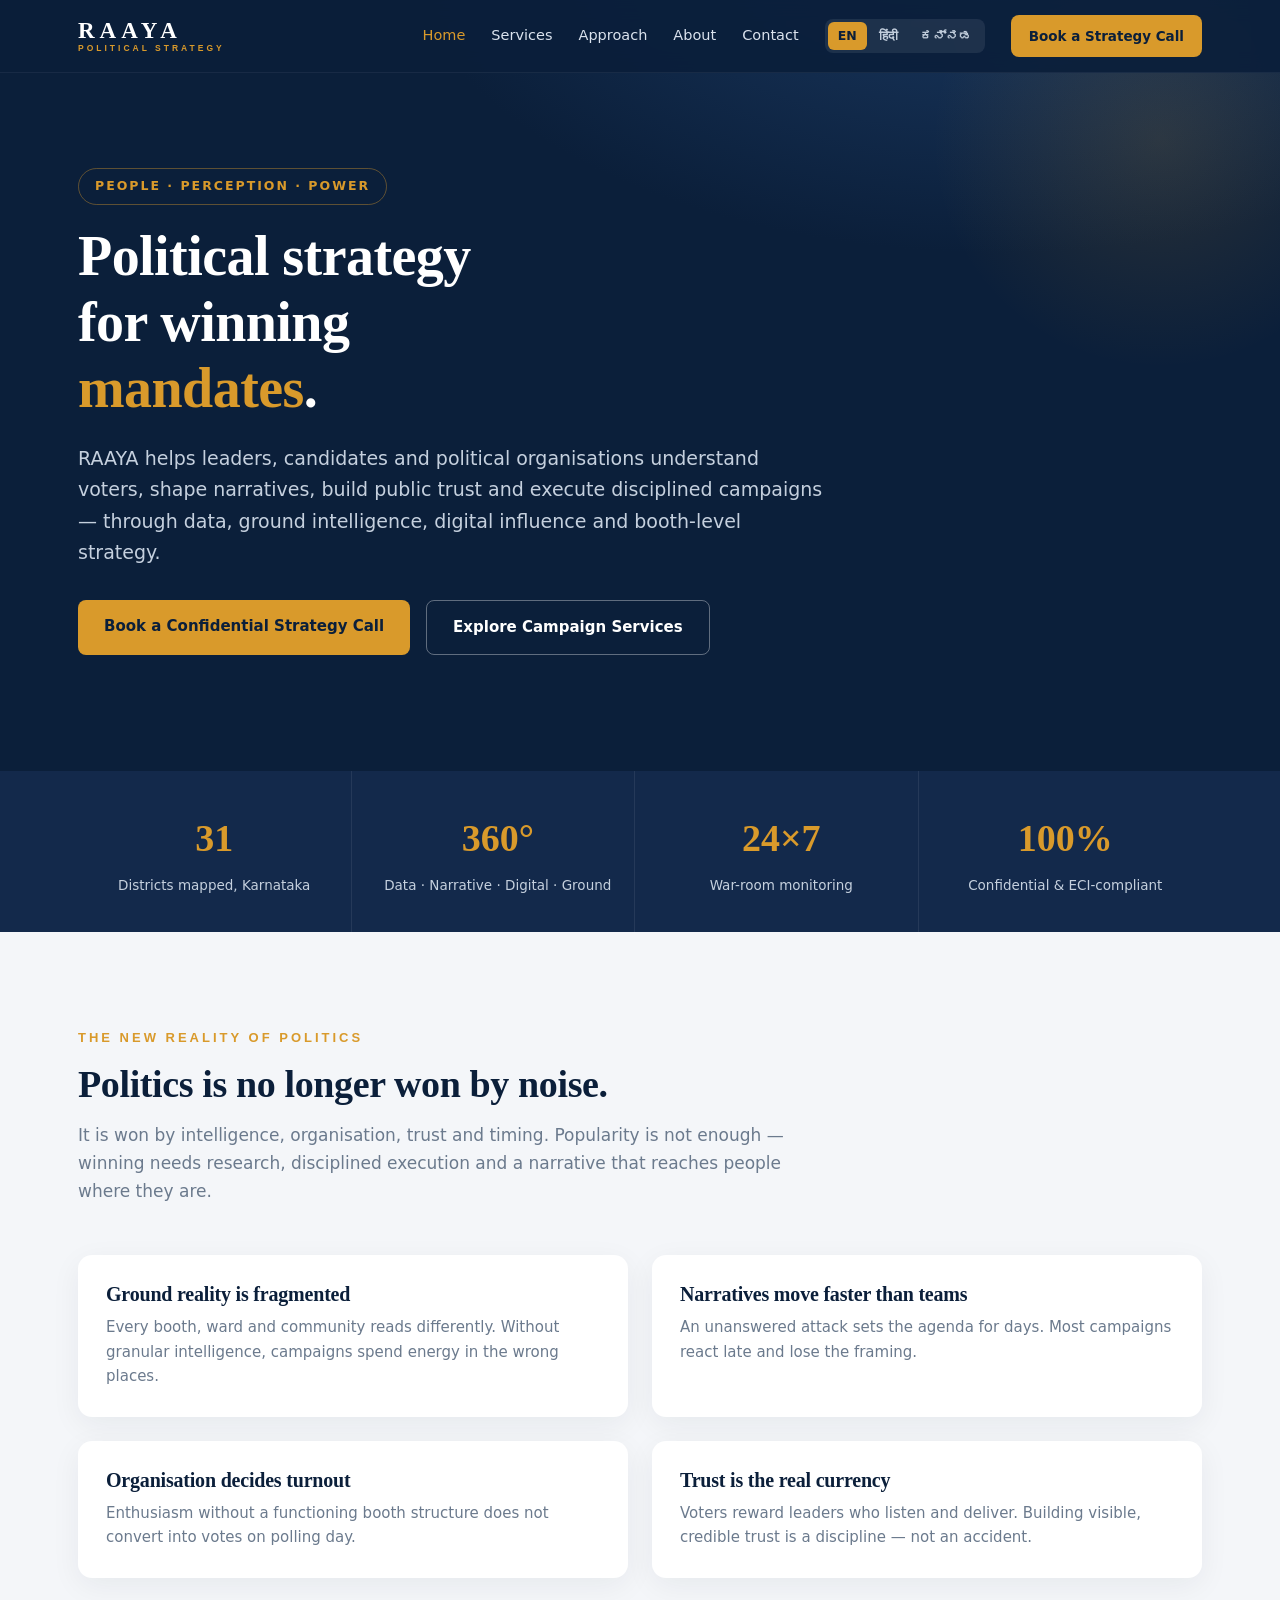
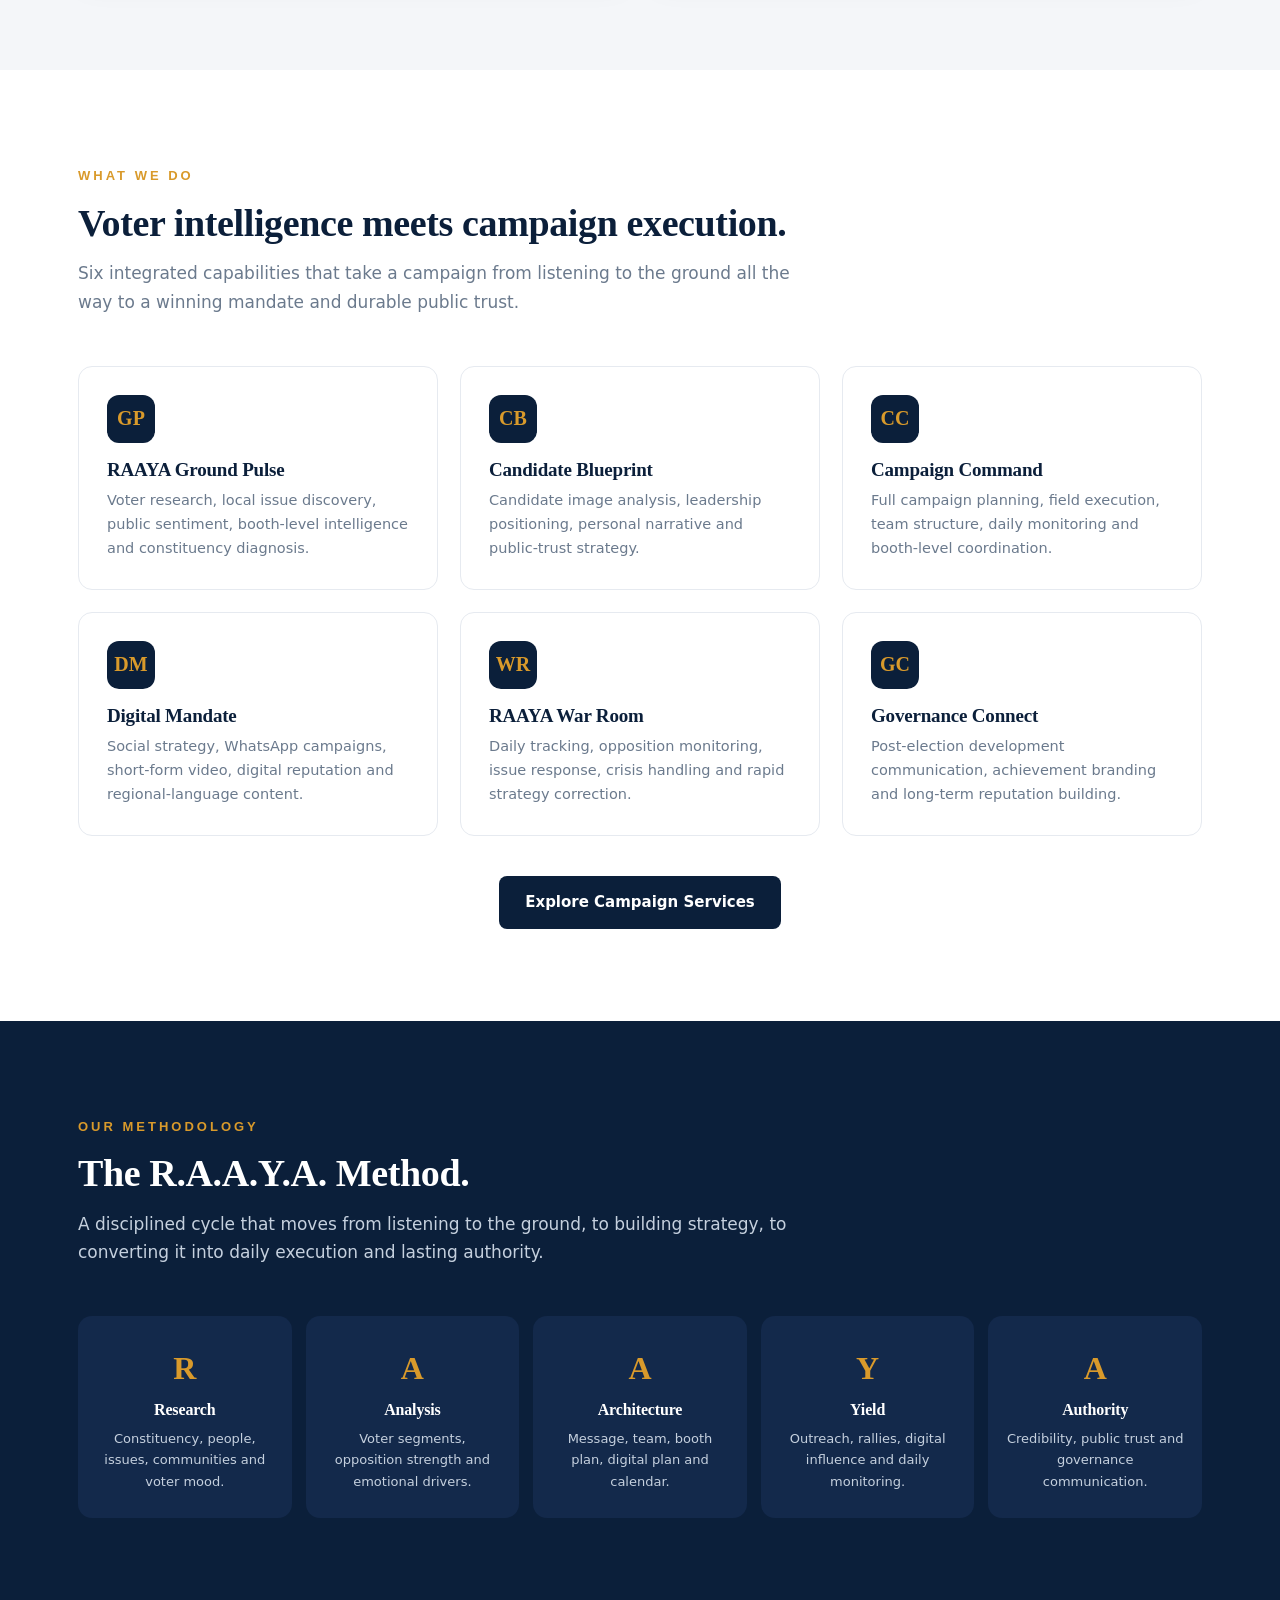
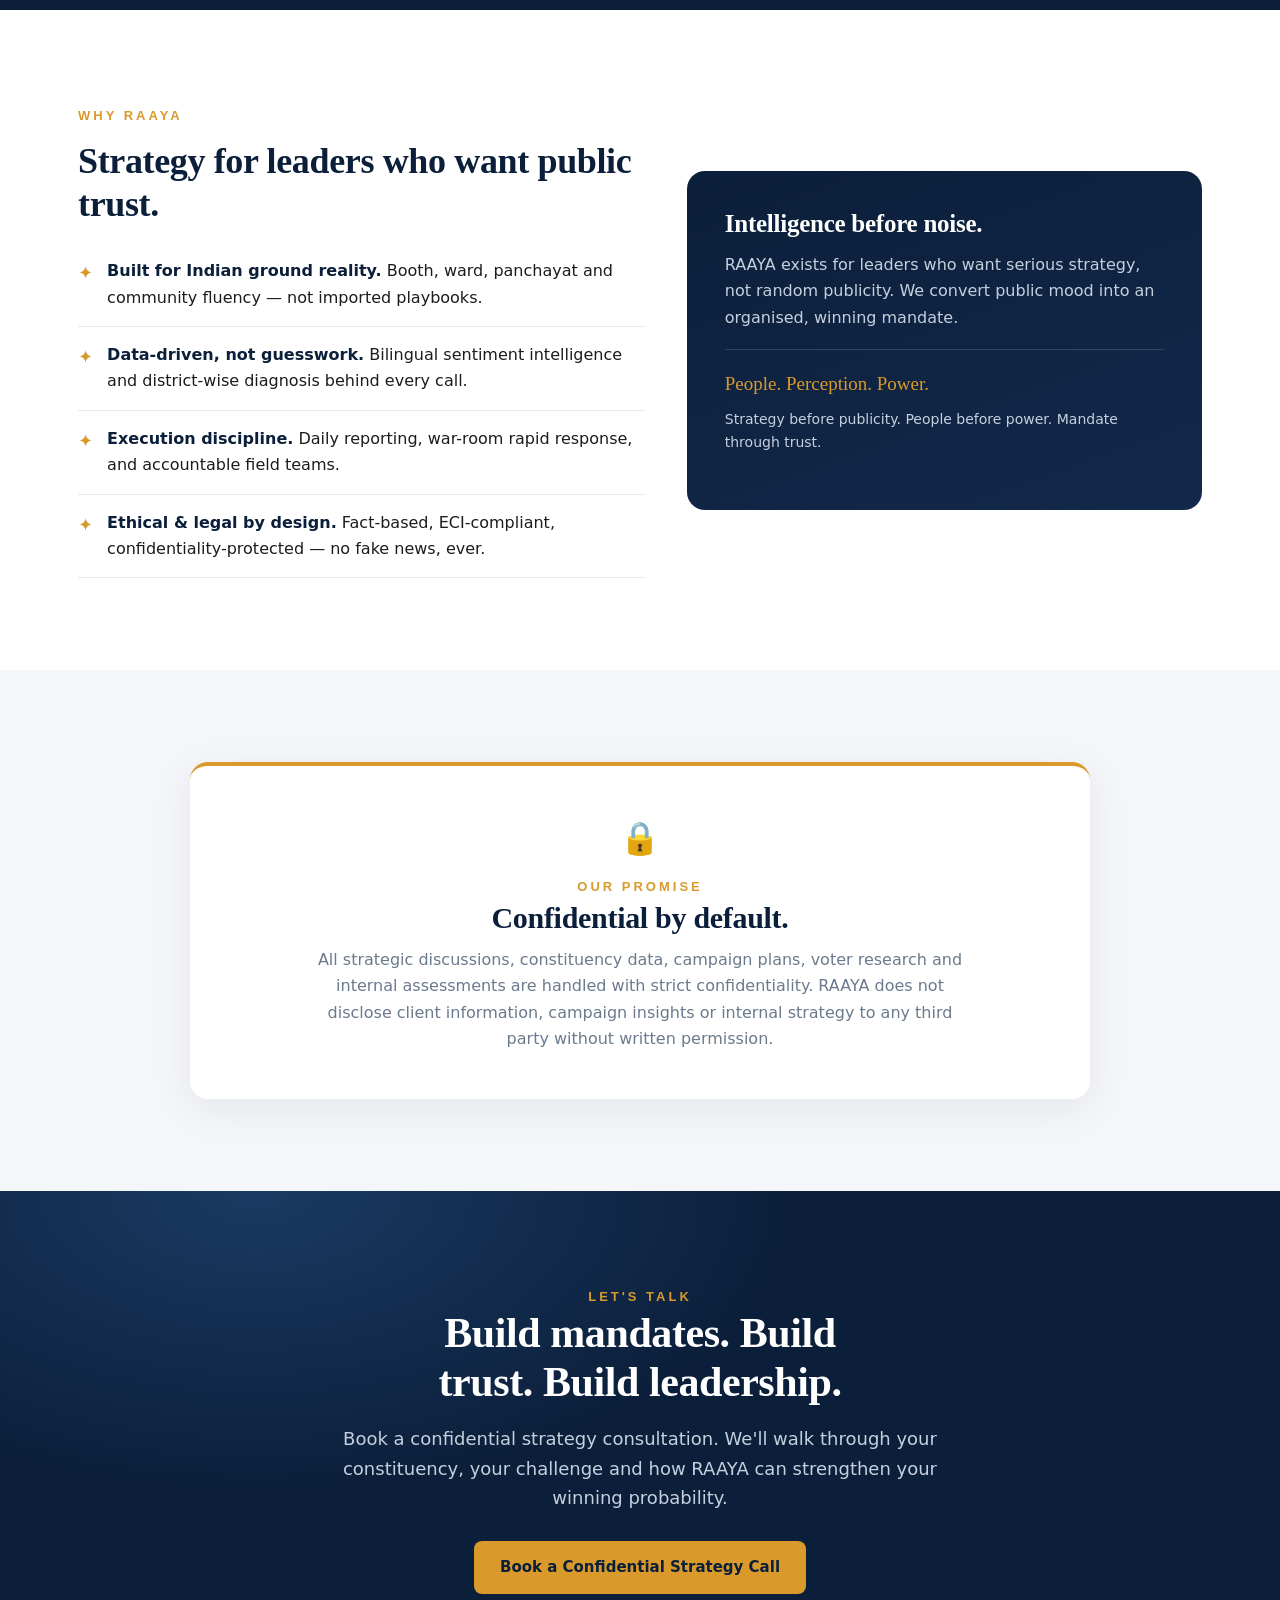
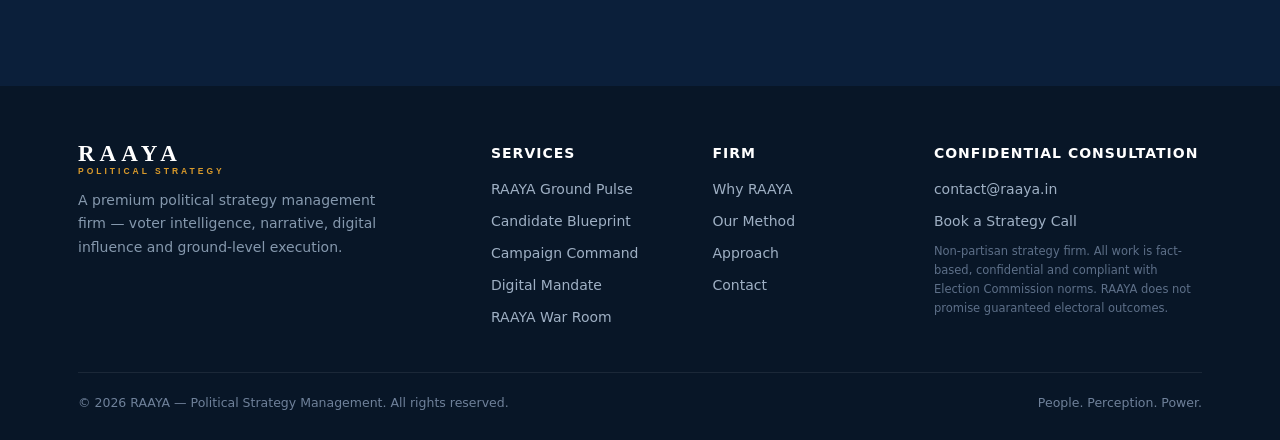
==== index.html @ fed19141 "RAAYA multilingual site" ====
<!DOCTYPE html>
<html lang="en">
<head>
<meta charset="UTF-8">
<meta name="viewport" content="width=device-width, initial-scale=1.0">
<title>RAAYA — Political Strategy Management | People. Perception. Power.</title>
<meta name="description" content="RAAYA is a premium political strategy management firm — voter intelligence, narrative, digital influence and booth-level execution. English / हिंदी / ಕನ್ನಡ.">
<link rel="stylesheet" href="assets/style.css">
</head>
<body>

<header id="hdr"><div class="wrap"><nav>
  <a href="index.html" class="brand">RAAYA<small data-i18n="brand_sub">POLITICAL STRATEGY</small></a>
  <div class="navlinks" id="nav">
    <a class="link active" href="index.html" data-i18n="nav_home">Home</a>
    <a class="link" href="services.html" data-i18n="nav_services">Services</a>
    <a class="link" href="approach.html" data-i18n="nav_approach">Approach</a>
    <a class="link" href="about.html" data-i18n="nav_about">About</a>
    <a class="link" href="contact.html" data-i18n="nav_contact">Contact</a>
    <div class="langsw"></div>
    <a class="btn btn-gold" href="contact.html" data-i18n="cta_book">Book a Strategy Call</a>
  </div>
  <button class="menu-btn" onclick="document.getElementById('nav').classList.toggle('open')">☰</button>
</nav></div></header>

<section class="hero">
  <div class="wrap">
    <span class="chip" data-i18n="hero_chip">PEOPLE · PERCEPTION · POWER</span>
    <h1 data-i18n="hero_title">Political strategy for winning <span class="gold">mandates</span>.</h1>
    <p data-i18n="hero_sub">RAAYA helps leaders, candidates and political organisations understand voters, shape narratives, build public trust and execute disciplined campaigns.</p>
    <div class="cta">
      <a href="contact.html" class="btn btn-gold" data-i18n="cta_book_long">Book a Confidential Strategy Call</a>
      <a href="services.html" class="btn btn-ghost" data-i18n="cta_explore">Explore Campaign Services</a>
    </div>
  </div>
</section>

<div class="stats">
  <div class="wrap">
    <div class="stat"><div class="n" data-i18n="stat1_n">31</div><div class="l" data-i18n="stat1_l">Districts mapped</div></div>
    <div class="stat"><div class="n" data-i18n="stat2_n">360°</div><div class="l" data-i18n="stat2_l">Data · Narrative · Digital · Ground</div></div>
    <div class="stat"><div class="n" data-i18n="stat3_n">24×7</div><div class="l" data-i18n="stat3_l">War-room monitoring</div></div>
    <div class="stat"><div class="n" data-i18n="stat4_n">100%</div><div class="l" data-i18n="stat4_l">Confidential & ECI-compliant</div></div>
  </div>
</div>

<section class="mist">
  <div class="wrap">
    <div class="shead reveal">
      <span class="kicker" data-i18n="prob_k">The New Reality of Politics</span>
      <h2 data-i18n="prob_h">Politics is no longer won by noise.</h2>
      <p data-i18n="prob_p">It is won by intelligence, organisation, trust and timing.</p>
    </div>
    <div class="pgrid">
      <div class="pcard reveal"><h3 data-i18n="prob1_h">Ground reality is fragmented</h3><p data-i18n="prob1_p"></p></div>
      <div class="pcard reveal"><h3 data-i18n="prob2_h">Narratives move faster than teams</h3><p data-i18n="prob2_p"></p></div>
      <div class="pcard reveal"><h3 data-i18n="prob3_h">Organisation decides turnout</h3><p data-i18n="prob3_p"></p></div>
      <div class="pcard reveal"><h3 data-i18n="prob4_h">Trust is the real currency</h3><p data-i18n="prob4_p"></p></div>
    </div>
  </div>
</section>

<section>
  <div class="wrap">
    <div class="shead reveal">
      <span class="kicker" data-i18n="svc_k">What We Do</span>
      <h2 data-i18n="svc_h">Voter intelligence meets campaign execution.</h2>
      <p data-i18n="svc_p">Six integrated capabilities from listening to the ground to a winning mandate.</p>
    </div>
    <div class="sgrid">
      <div class="scard reveal"><div class="ic">GP</div><h3 data-i18n="svc1_h">Ground Pulse</h3><p data-i18n="svc1_p"></p></div>
      <div class="scard reveal"><div class="ic">CB</div><h3 data-i18n="svc2_h">Candidate Blueprint</h3><p data-i18n="svc2_p"></p></div>
      <div class="scard reveal"><div class="ic">CC</div><h3 data-i18n="svc3_h">Campaign Command</h3><p data-i18n="svc3_p"></p></div>
      <div class="scard reveal"><div class="ic">DM</div><h3 data-i18n="svc4_h">Digital Mandate</h3><p data-i18n="svc4_p"></p></div>
      <div class="scard reveal"><div class="ic">WR</div><h3 data-i18n="svc5_h">War Room</h3><p data-i18n="svc5_p"></p></div>
      <div class="scard reveal"><div class="ic">GC</div><h3 data-i18n="svc6_h">Governance Connect</h3><p data-i18n="svc6_p"></p></div>
    </div>
    <div class="center" style="margin-top:40px;"><a href="services.html" class="btn btn-navy" data-i18n="cta_explore">Explore Campaign Services</a></div>
  </div>
</section>

<section class="framework">
  <div class="wrap">
    <div class="shead reveal">
      <span class="kicker" data-i18n="fw_k">Our Methodology</span>
      <h2 data-i18n="fw_h">The R.A.A.Y.A. Method.</h2>
      <p data-i18n="fw_p">A disciplined cycle from listening to lasting authority.</p>
    </div>
    <div class="fgrid">
      <div class="fstep reveal"><div class="big">R</div><h4 data-i18n="fw1_h">Research</h4><p data-i18n="fw1_p"></p></div>
      <div class="fstep reveal"><div class="big">A</div><h4 data-i18n="fw2_h">Analysis</h4><p data-i18n="fw2_p"></p></div>
      <div class="fstep reveal"><div class="big">A</div><h4 data-i18n="fw3_h">Architecture</h4><p data-i18n="fw3_p"></p></div>
      <div class="fstep reveal"><div class="big">Y</div><h4 data-i18n="fw4_h">Yield</h4><p data-i18n="fw4_p"></p></div>
      <div class="fstep reveal"><div class="big">A</div><h4 data-i18n="fw5_h">Authority</h4><p data-i18n="fw5_p"></p></div>
    </div>
  </div>
</section>

<section>
  <div class="wrap">
    <div class="whygrid">
      <div class="reveal">
        <span class="kicker" data-i18n="why_k">Why RAAYA</span>
        <h2 style="font-size:36px;color:var(--navy);margin:12px 0 18px;" data-i18n="why_h">Strategy for leaders who want public trust.</h2>
        <ul class="whylist">
          <li><span class="tick">✦</span><span data-i18n="why1"></span></li>
          <li><span class="tick">✦</span><span data-i18n="why2"></span></li>
          <li><span class="tick">✦</span><span data-i18n="why3"></span></li>
          <li><span class="tick">✦</span><span data-i18n="why4"></span></li>
        </ul>
      </div>
      <div class="whyart reveal">
        <h3 data-i18n="why_panel_h">Intelligence before noise.</h3>
        <p data-i18n="why_panel_p"></p>
        <div style="border-top:1px solid rgba(255,255,255,.14);padding-top:18px;">
          <div style="font-family:Georgia,serif;font-size:19px;color:var(--gold);" data-i18n="foot_tag">People. Perception. Power.</div>
          <p style="margin-top:8px;font-size:14px;" data-i18n="why_principle"></p>
        </div>
      </div>
    </div>
  </div>
</section>

<section class="mist">
  <div class="wrap">
    <div class="confbox reveal">
      <div class="lock">🔒</div>
      <span class="kicker" data-i18n="conf_k">Our Promise</span>
      <h2 data-i18n="conf_h">Confidential by default.</h2>
      <p data-i18n="conf_p"></p>
    </div>
  </div>
</section>

<section class="cta-final">
  <div class="wrap reveal">
    <span class="kicker" data-i18n="cta_k">Let's Talk</span>
    <h2 data-i18n="cta_h">Build mandates. Build trust. Build leadership.</h2>
    <p data-i18n="cta_p"></p>
    <a href="contact.html" class="btn btn-gold" data-i18n="cta_book_long">Book a Confidential Strategy Call</a>
  </div>
</section>

<footer><div class="wrap">
  <div class="fgridcol">
    <div>
      <div class="brand">RAAYA<small data-i18n="brand_sub">POLITICAL STRATEGY</small></div>
      <p data-i18n="foot_about"></p>
    </div>
    <div>
      <h5 data-i18n="foot_services_h">Services</h5>
      <ul>
        <li><a href="services.html" data-i18n="svc1_h">Ground Pulse</a></li>
        <li><a href="services.html" data-i18n="svc2_h">Candidate Blueprint</a></li>
        <li><a href="services.html" data-i18n="svc3_h">Campaign Command</a></li>
        <li><a href="services.html" data-i18n="svc4_h">Digital Mandate</a></li>
        <li><a href="services.html" data-i18n="svc5_h">War Room</a></li>
      </ul>
    </div>
    <div>
      <h5 data-i18n="foot_firm_h">Firm</h5>
      <ul>
        <li><a href="about.html" data-i18n="foot_link_why">Why RAAYA</a></li>
        <li><a href="approach.html" data-i18n="foot_link_method">Our Method</a></li>
        <li><a href="approach.html" data-i18n="foot_link_approach">Approach</a></li>
        <li><a href="contact.html" data-i18n="foot_link_contact">Contact</a></li>
      </ul>
    </div>
    <div>
      <h5 data-i18n="foot_consult_h">Confidential Consultation</h5>
      <ul>
        <li><a href="mailto:contact@raaya.in">contact@raaya.in</a></li>
        <li><a href="contact.html" data-i18n="cta_book">Book a Strategy Call</a></li>
      </ul>
      <p class="disc" data-i18n="foot_disc"></p>
    </div>
  </div>
  <div class="fbar">
    <span data-i18n="foot_rights">© 2026 RAAYA</span>
    <span data-i18n="foot_tag">People. Perception. Power.</span>
  </div>
</div></footer>

<script src="assets/i18n.js"></script>
<script>
  const io=new IntersectionObserver((es)=>{es.forEach(e=>{if(e.isIntersecting){e.target.classList.add('in');io.unobserve(e.target);}});},{threshold:.12});
  document.querySelectorAll('.reveal').forEach(el=>io.observe(el));
  addEventListener('scroll',()=>{document.getElementById('hdr').style.boxShadow=scrollY>20?'0 6px 24px rgba(0,0,0,.25)':'none';});
</script>
</body>
</html>
---- assets/style.css ----
:root{
  --navy:#0B1F3A; --navy2:#13294B; --navy3:#0e2340; --gold:#D99A2B; --gold2:#EBB24A;
  --ink:#1C1C1C; --paper:#FFFFFF; --mist:#F4F6F9; --line:#E6EAF0; --muted:#6B7A8D; --ice:#C5D0DE;
}
*{box-sizing:border-box;margin:0;padding:0;}
html{scroll-behavior:smooth;}
body{font-family:'Segoe UI',system-ui,'Nirmala UI','Noto Sans','Noto Sans Devanagari','Noto Sans Kannada',Arial,sans-serif;color:var(--ink);background:var(--paper);line-height:1.65;overflow-x:hidden;}
h1,h2,h3,h4{font-family:Georgia,'Noto Serif Devanagari','Noto Serif Kannada','Nirmala UI','Times New Roman',serif;line-height:1.18;font-weight:700;letter-spacing:-.01em;}
a{text-decoration:none;color:inherit;}
img{max-width:100%;}
.wrap{max-width:1180px;margin:0 auto;padding:0 28px;}
.gold{color:var(--gold);}
.btn{display:inline-block;padding:14px 26px;border-radius:8px;font-weight:700;font-size:15px;transition:.2s;cursor:pointer;border:none;text-align:center;}
.btn-gold{background:var(--gold);color:var(--navy);}
.btn-gold:hover{background:var(--gold2);transform:translateY(-2px);}
.btn-ghost{background:transparent;color:#fff;border:1.5px solid rgba(255,255,255,.35);}
.btn-ghost:hover{border-color:var(--gold);color:var(--gold);}
.btn-navy{background:var(--navy);color:#fff;}
.btn-navy:hover{background:var(--navy2);}
.kicker{font-family:'Segoe UI',Arial,sans-serif;font-size:13px;font-weight:700;letter-spacing:3px;text-transform:uppercase;color:var(--gold);}
section{padding:92px 0;}
.reveal{opacity:0;transform:translateY(24px);transition:.7s cubic-bezier(.2,.7,.2,1);}
.reveal.in{opacity:1;transform:none;}

/* NAV */
header{position:fixed;top:0;left:0;right:0;z-index:60;background:rgba(11,31,58,.9);backdrop-filter:blur(10px);border-bottom:1px solid rgba(255,255,255,.06);transition:.3s;}
nav{display:flex;align-items:center;justify-content:space-between;height:72px;gap:16px;}
.brand{font-family:Georgia,serif;font-size:23px;font-weight:700;color:#fff;letter-spacing:5px;line-height:1;}
.brand small{display:block;font-family:'Segoe UI',Arial;font-size:8.5px;letter-spacing:3px;color:var(--gold);margin-top:2px;font-weight:700;}
.navlinks{display:flex;gap:26px;align-items:center;}
.navlinks a.link{color:#dbe3ee;font-size:14.5px;font-weight:500;transition:.2s;}
.navlinks a.link:hover,.navlinks a.link.active{color:var(--gold);}
.navlinks .btn{padding:10px 18px;font-size:13.5px;}
.langsw{display:flex;gap:2px;background:rgba(255,255,255,.08);border-radius:8px;padding:3px;}
.langsw button{background:none;border:none;color:#c3cfdd;font-size:12.5px;font-weight:700;padding:6px 10px;border-radius:6px;cursor:pointer;font-family:inherit;transition:.2s;}
.langsw button.active{background:var(--gold);color:var(--navy);}
.menu-btn{display:none;background:none;border:none;color:#fff;font-size:26px;cursor:pointer;}
@media(max-width:960px){.navlinks{display:none;position:absolute;top:72px;left:0;right:0;background:var(--navy);flex-direction:column;padding:18px 28px;gap:16px;align-items:flex-start;border-bottom:1px solid rgba(255,255,255,.08);}.navlinks.open{display:flex;}.menu-btn{display:block;}}

/* HERO */
.hero{position:relative;background:radial-gradient(1100px 600px at 78% -10%,#1b3a63 0,var(--navy) 55%);color:#fff;padding:168px 0 116px;overflow:hidden;}
.hero::after{content:"";position:absolute;right:-140px;top:-120px;width:520px;height:520px;border-radius:50%;background:radial-gradient(circle,rgba(217,154,43,.14),transparent 62%);}
.hero h1{font-size:56px;max-width:16ch;margin:18px 0 22px;}
.hero p{font-size:19px;color:var(--ice);max-width:62ch;margin-bottom:32px;}
.hero .cta{display:flex;gap:16px;flex-wrap:wrap;}
.chip{display:inline-block;padding:7px 16px;border:1px solid rgba(217,154,43,.4);border-radius:30px;font-size:12.5px;font-weight:700;letter-spacing:2px;color:var(--gold);}
@media(max-width:700px){.hero h1{font-size:36px;}.hero{padding:132px 0 76px;}}

/* PAGE HERO (inner) */
.pagehero{background:radial-gradient(900px 480px at 85% -20%,#1b3a63,var(--navy) 60%);color:#fff;padding:150px 0 70px;}
.pagehero h1{font-size:46px;margin:14px 0 12px;}
.pagehero p{color:var(--ice);font-size:18px;max-width:64ch;}
@media(max-width:700px){.pagehero h1{font-size:32px;}}

/* STATS */
.stats{background:var(--navy2);color:#fff;}
.stats .wrap{display:grid;grid-template-columns:repeat(4,1fr);gap:10px;}
.stat{padding:36px 10px;text-align:center;border-right:1px solid rgba(255,255,255,.08);}
.stat:last-child{border-right:none;}
.stat .n{font-family:Georgia,serif;font-size:38px;color:var(--gold);font-weight:700;}
.stat .l{font-size:13.5px;color:var(--ice);margin-top:4px;}
@media(max-width:700px){.stats .wrap{grid-template-columns:1fr 1fr;}.stat{border-right:none;}}

.shead{max-width:730px;margin-bottom:50px;}
.shead h2{font-size:38px;color:var(--navy);margin:12px 0 14px;}
.shead p{font-size:17px;color:var(--muted);}
.center{margin-left:auto;margin-right:auto;text-align:center;}
@media(max-width:700px){.shead h2{font-size:28px;}}

.mist{background:var(--mist);}
.pgrid{display:grid;grid-template-columns:1fr 1fr;gap:24px;}
.pcard{background:#fff;border-radius:14px;padding:28px;box-shadow:0 8px 30px rgba(11,31,58,.06);}
.pcard h3{font-size:20px;color:var(--navy);margin-bottom:8px;}
.pcard p{color:var(--muted);font-size:15px;}
@media(max-width:700px){.pgrid{grid-template-columns:1fr;}}

.sgrid{display:grid;grid-template-columns:repeat(3,1fr);gap:22px;}
.scard{border:1px solid var(--line);border-radius:14px;padding:28px;transition:.25s;background:#fff;}
.scard:hover{transform:translateY(-6px);box-shadow:0 18px 40px rgba(11,31,58,.12);border-color:transparent;}
.scard .ic{width:48px;height:48px;border-radius:12px;background:var(--navy);color:var(--gold);display:flex;align-items:center;justify-content:center;font-size:20px;margin-bottom:16px;font-family:Georgia,serif;font-weight:700;}
.scard h3{font-size:19px;color:var(--navy);margin-bottom:8px;}
.scard p{color:var(--muted);font-size:14.5px;}
@media(max-width:900px){.sgrid{grid-template-columns:1fr 1fr;}}
@media(max-width:640px){.sgrid{grid-template-columns:1fr;}}

.framework{background:var(--navy);color:#fff;}
.framework .shead h2{color:#fff;}
.framework .shead p{color:var(--ice);}
.fgrid{display:grid;grid-template-columns:repeat(5,1fr);gap:14px;}
.fstep{background:var(--navy2);border-radius:14px;padding:26px 18px;text-align:center;transition:.25s;}
.fstep:hover{background:var(--navy3);transform:translateY(-5px);}
.fstep .big{font-family:Georgia,serif;font-size:32px;color:var(--gold);font-weight:700;}
.fstep h4{font-size:16px;margin:6px 0 8px;color:#fff;}
.fstep p{font-size:13px;color:var(--ice);}
@media(max-width:900px){.fgrid{grid-template-columns:1fr 1fr;}}
@media(max-width:520px){.fgrid{grid-template-columns:1fr;}}

.whygrid{display:grid;grid-template-columns:1.1fr 1fr;gap:42px;align-items:center;}
.whylist{list-style:none;}
.whylist li{padding:15px 0;border-bottom:1px solid var(--line);display:flex;gap:14px;}
.whylist .tick{color:var(--gold);font-weight:800;font-size:18px;flex:none;}
.whylist b{color:var(--navy);}
.whyart{background:linear-gradient(160deg,var(--navy),var(--navy2));border-radius:18px;color:#fff;padding:38px;}
.whyart h3{font-size:25px;margin-bottom:14px;}
.whyart p{color:var(--ice);margin-bottom:18px;}
@media(max-width:820px){.whygrid{grid-template-columns:1fr;}}

.confbox{background:#fff;border-radius:18px;padding:46px;text-align:center;box-shadow:0 10px 40px rgba(11,31,58,.07);max-width:900px;margin:0 auto;border-top:4px solid var(--gold);}
.confbox .lock{font-size:32px;margin-bottom:8px;}
.confbox h2{font-size:30px;color:var(--navy);margin-bottom:12px;}
.confbox p{color:var(--muted);max-width:64ch;margin:0 auto;font-size:16px;}

.cta-final{background:radial-gradient(900px 500px at 20% 0,#1b3a63,var(--navy) 60%);color:#fff;text-align:center;}
.cta-final h2{font-size:42px;max-width:20ch;margin:0 auto 16px;}
.cta-final p{color:var(--ice);font-size:18px;max-width:58ch;margin:0 auto 28px;}
@media(max-width:700px){.cta-final h2{font-size:30px;}}

/* SERVICE DETAIL rows */
.srow{display:grid;grid-template-columns:1fr 1fr;gap:34px;align-items:center;padding:40px 0;border-bottom:1px solid var(--line);}
.srow:nth-child(even) .stext{order:2;}
.srow h3{font-size:26px;color:var(--navy);margin:8px 0 12px;}
.srow p{color:var(--muted);margin-bottom:14px;}
.srow ul{list-style:none;}
.srow ul li{padding:7px 0;padding-left:26px;position:relative;color:var(--ink);font-size:15px;}
.srow ul li::before{content:"✦";position:absolute;left:0;color:var(--gold);}
.spanel{background:linear-gradient(160deg,var(--navy),var(--navy2));border-radius:16px;color:#fff;min-height:220px;display:flex;align-items:center;justify-content:center;padding:30px;text-align:center;}
.spanel .code{font-family:Georgia,serif;font-size:54px;color:var(--gold);font-weight:700;letter-spacing:3px;}
@media(max-width:760px){.srow{grid-template-columns:1fr;gap:18px;}.srow:nth-child(even) .stext{order:0;}}

/* TIMELINE (approach) */
.tl{max-width:820px;margin:0 auto;position:relative;}
.tl::before{content:"";position:absolute;left:22px;top:6px;bottom:6px;width:2px;background:var(--line);}
.tlitem{position:relative;padding:0 0 30px 66px;}
.tlitem .dot{position:absolute;left:10px;top:0;width:26px;height:26px;border-radius:50%;background:var(--navy);color:var(--gold);display:flex;align-items:center;justify-content:center;font-weight:700;font-family:Georgia,serif;font-size:15px;}
.tlitem h3{font-size:20px;color:var(--navy);margin-bottom:6px;}
.tlitem p{color:var(--muted);font-size:15px;}

/* FORM */
.formwrap{display:grid;grid-template-columns:1.1fr .9fr;gap:40px;align-items:start;}
.form{background:#fff;border:1px solid var(--line);border-radius:16px;padding:32px;box-shadow:0 10px 34px rgba(11,31,58,.06);}
.form label{display:block;font-size:13px;font-weight:700;color:var(--navy);margin:14px 0 6px;letter-spacing:.3px;}
.form input,.form select,.form textarea{width:100%;padding:12px 14px;border:1px solid var(--line);border-radius:9px;font-family:inherit;font-size:15px;background:var(--mist);}
.form input:focus,.form select:focus,.form textarea:focus{outline:none;border-color:var(--gold);background:#fff;}
.form textarea{min-height:110px;resize:vertical;}
.form .btn{width:100%;margin-top:20px;}
.contactcard{background:linear-gradient(160deg,var(--navy),var(--navy2));border-radius:16px;color:#fff;padding:34px;}
.contactcard h3{font-size:24px;margin-bottom:14px;}
.contactcard p{color:var(--ice);margin-bottom:16px;font-size:15px;}
.contactcard .row{display:flex;gap:10px;align-items:center;padding:10px 0;border-bottom:1px solid rgba(255,255,255,.1);font-size:15px;}
@media(max-width:820px){.formwrap{grid-template-columns:1fr;}}

/* FOOTER */
footer{background:#081627;color:#9fb0c4;padding:56px 0 26px;}
.fgridcol{display:grid;grid-template-columns:2fr 1fr 1fr 1.4fr;gap:30px;margin-bottom:34px;}
footer .brand{margin-bottom:14px;color:#fff;}
footer p{font-size:14px;color:#8598ad;max-width:34ch;}
footer h5{color:#fff;font-size:14px;letter-spacing:1px;margin-bottom:13px;text-transform:uppercase;}
footer ul{list-style:none;}
footer ul li{margin-bottom:9px;font-size:14px;}
footer ul li a:hover{color:var(--gold);}
.fbar{border-top:1px solid rgba(255,255,255,.08);padding-top:20px;display:flex;justify-content:space-between;flex-wrap:wrap;gap:10px;font-size:12.5px;color:#6f819a;}
.disc{font-size:11.5px;color:#5d6f88;margin-top:8px;max-width:70ch;}
@media(max-width:820px){.fgridcol{grid-template-columns:1fr 1fr;}}
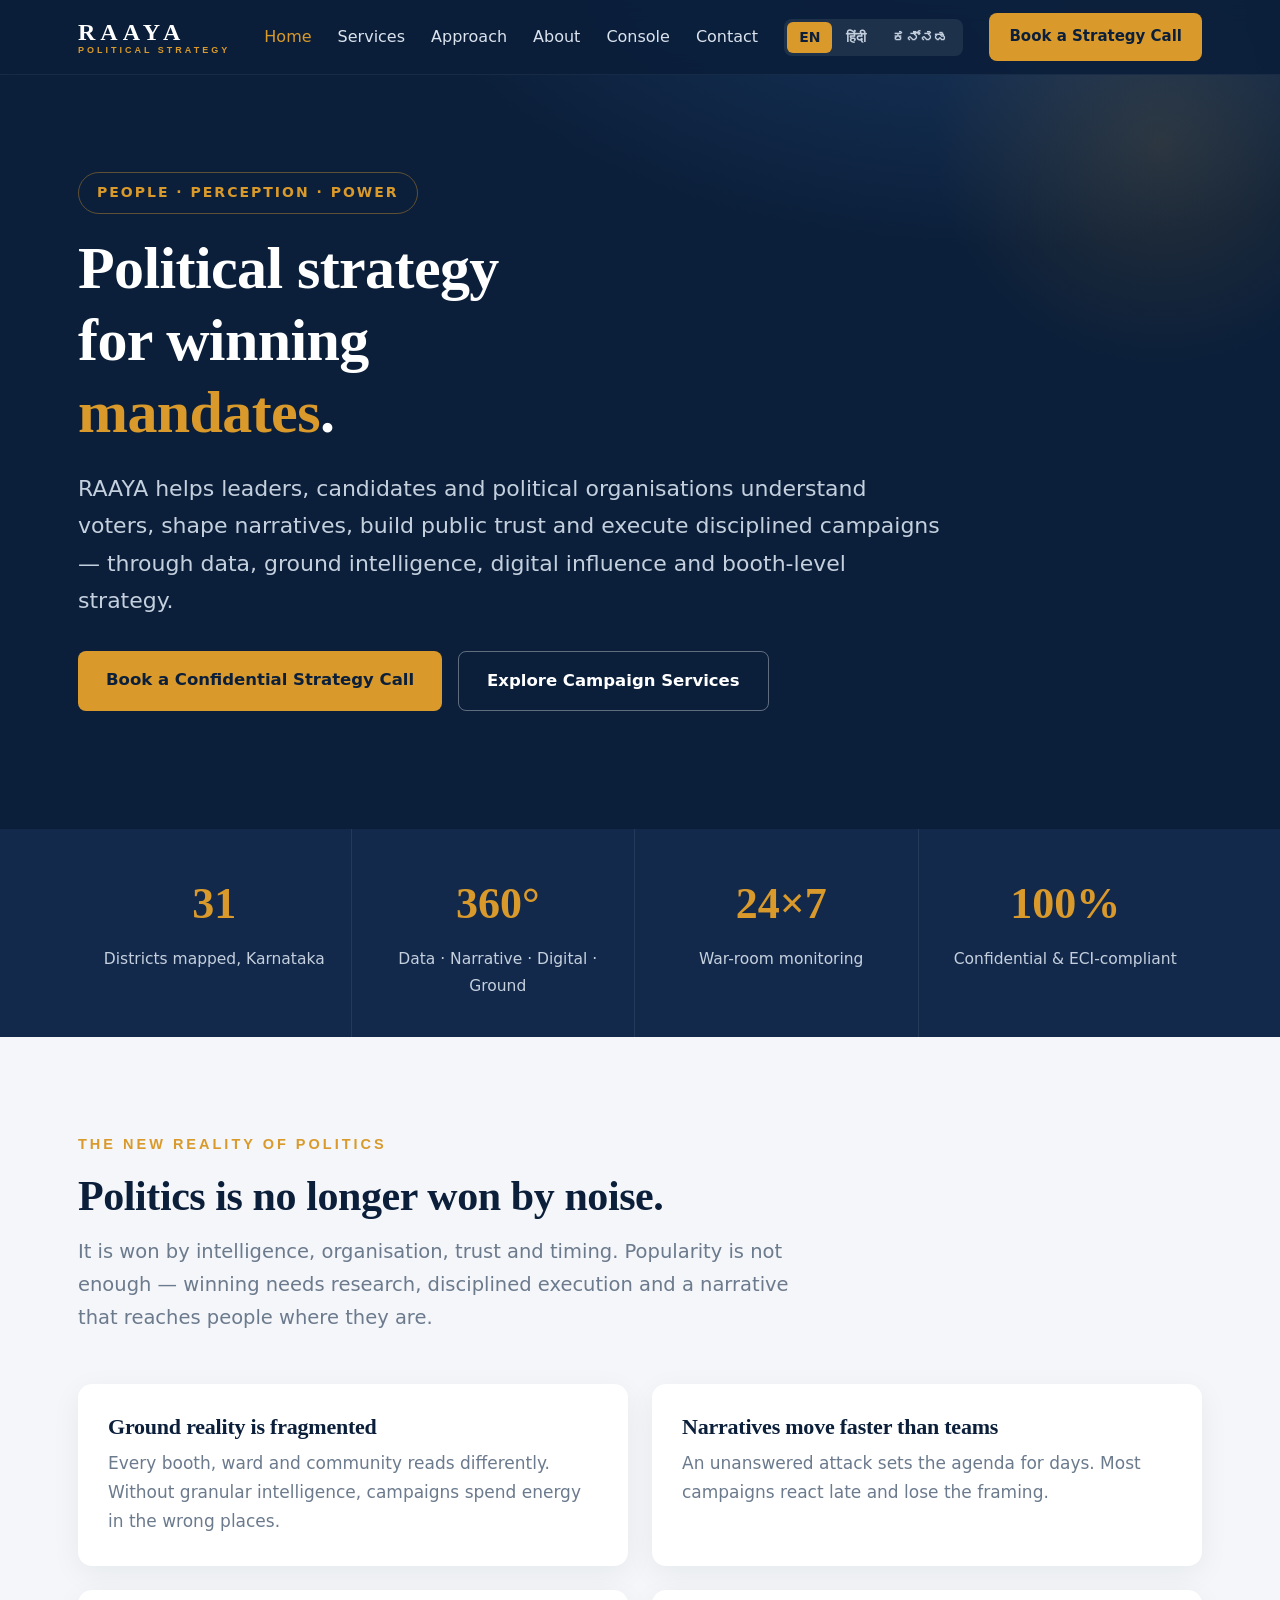
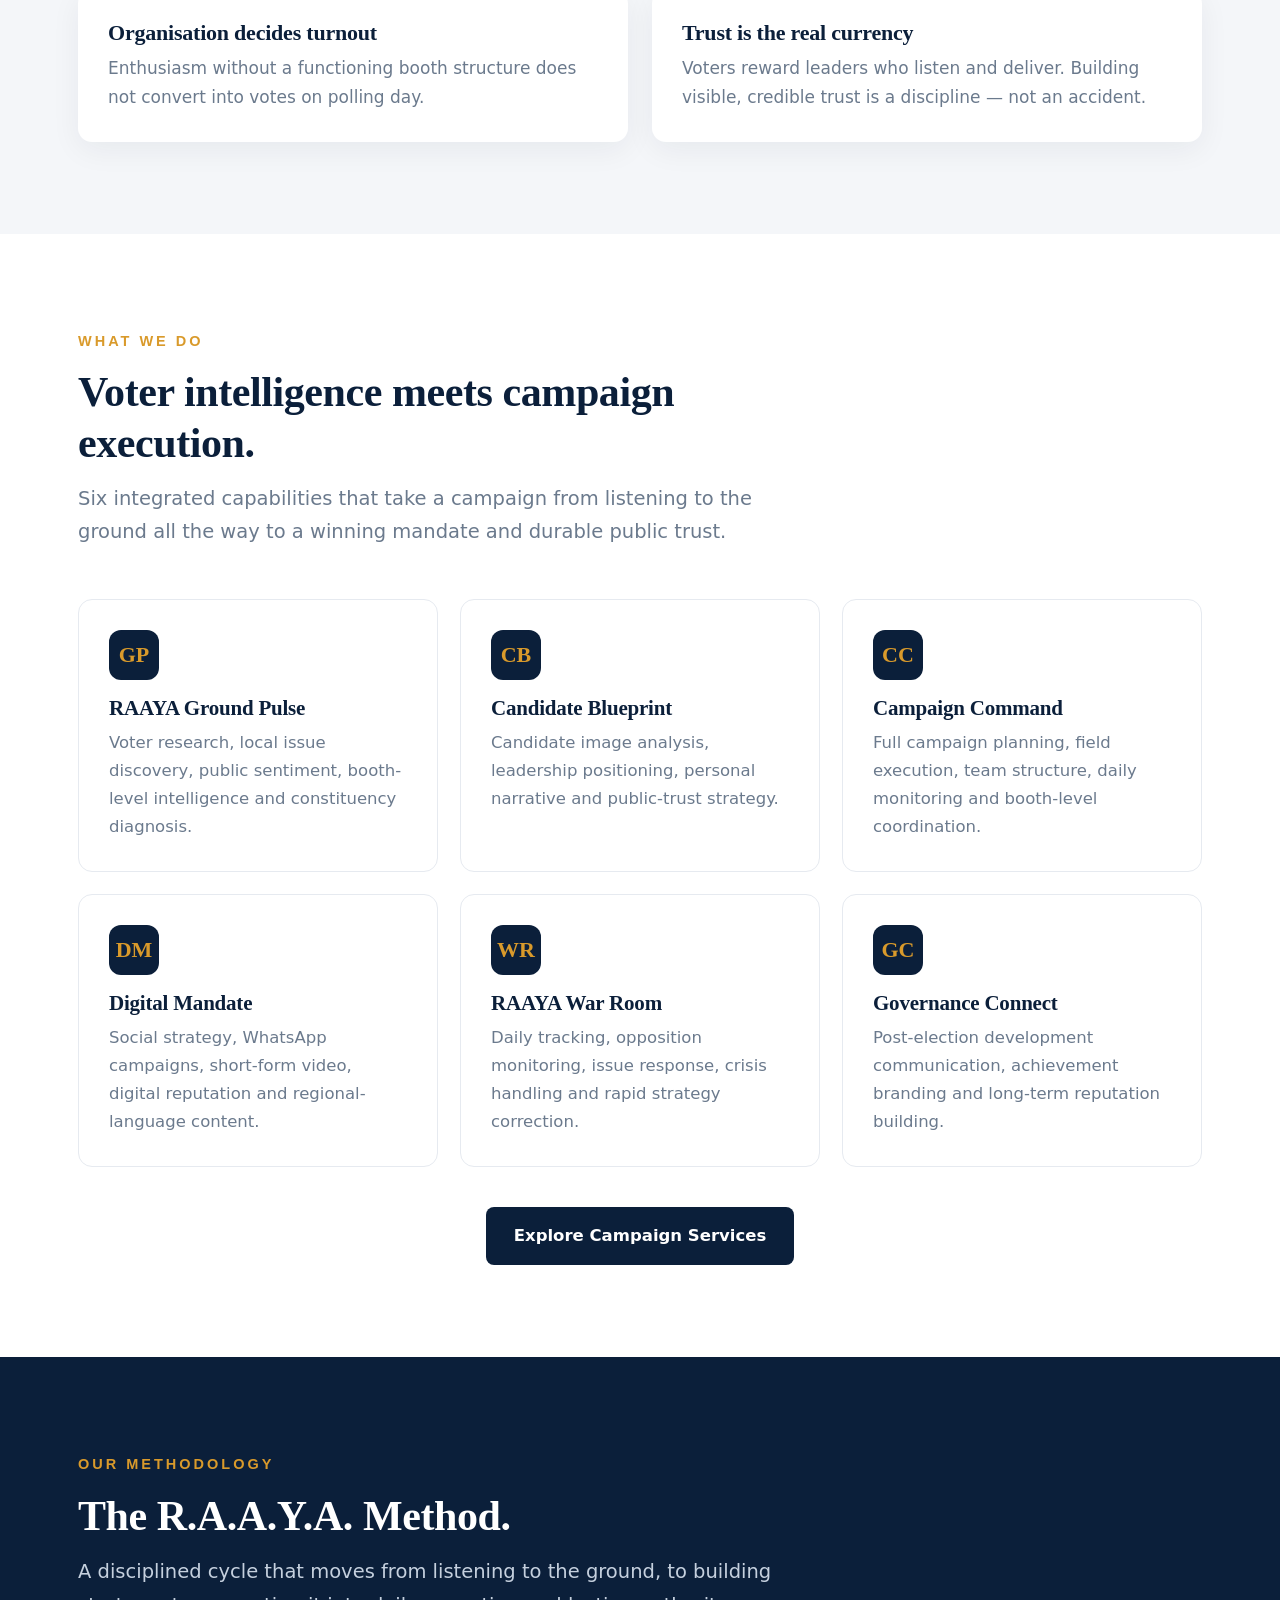
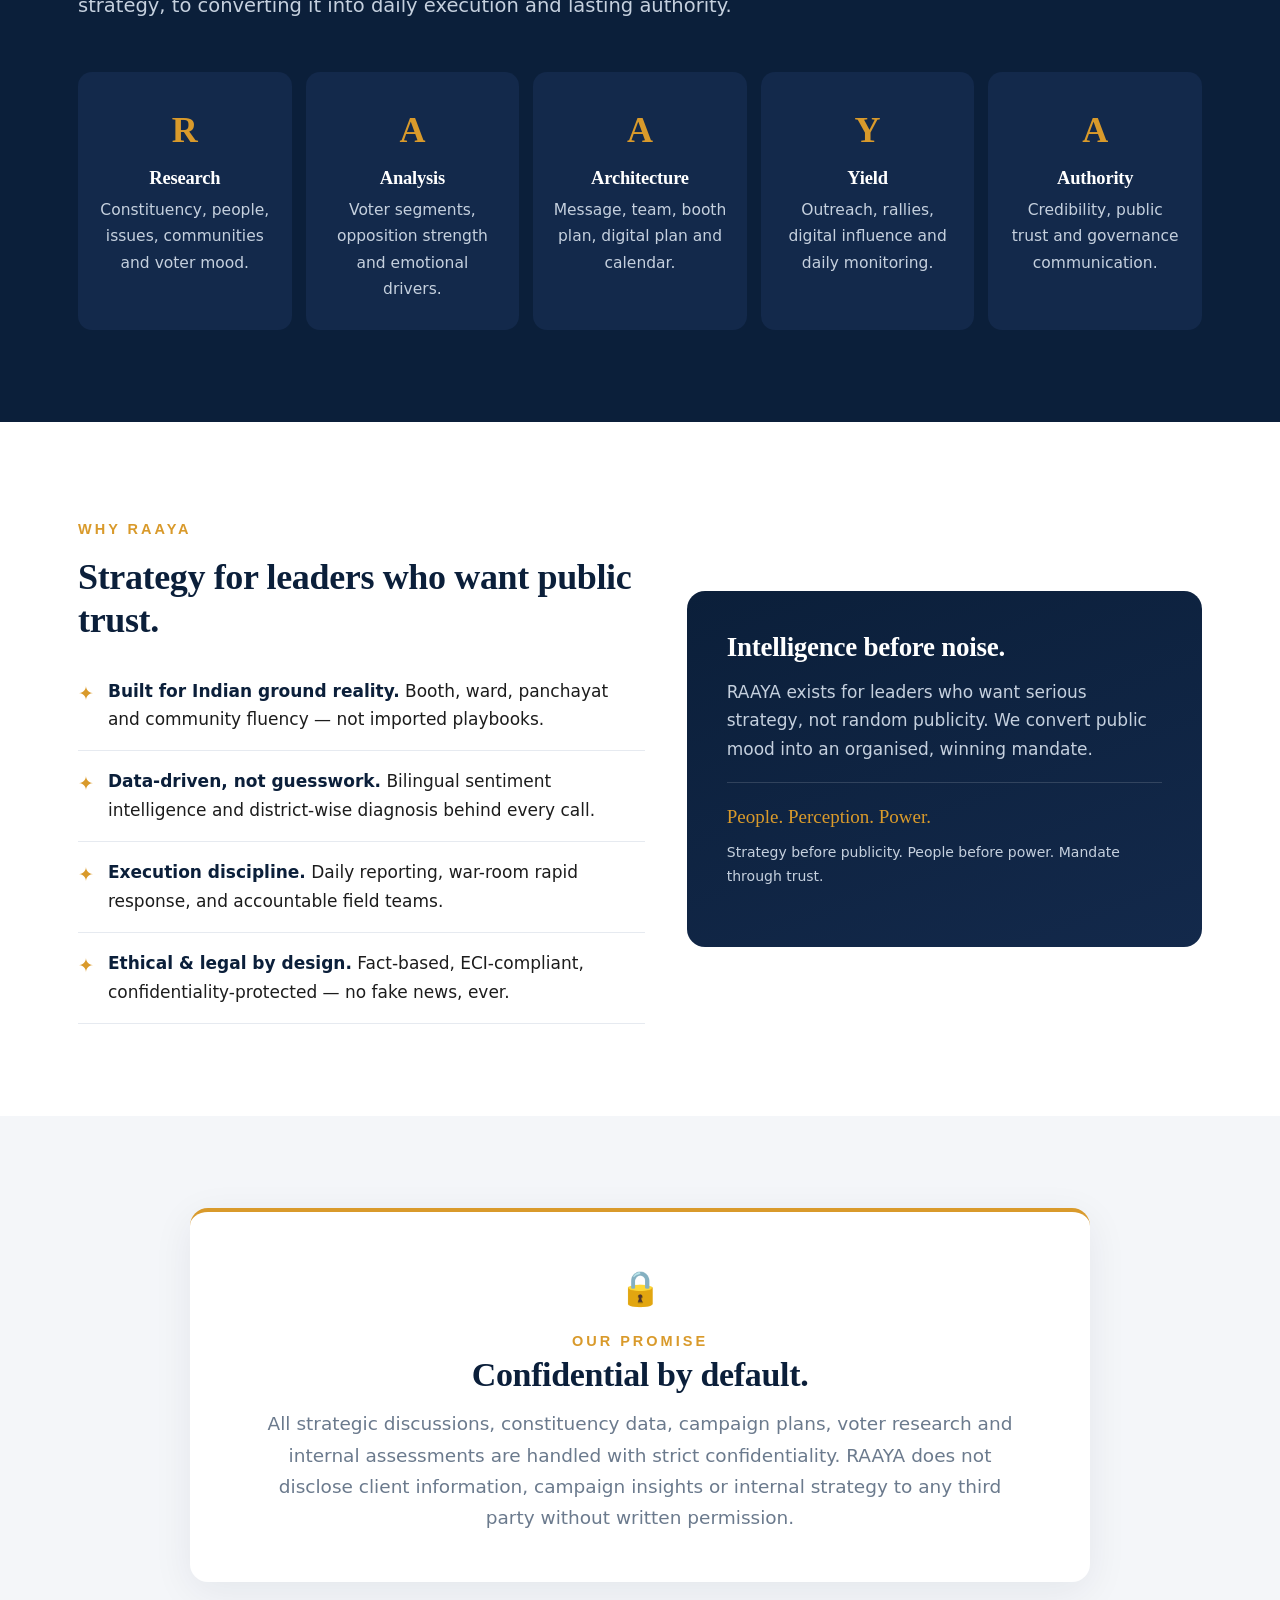
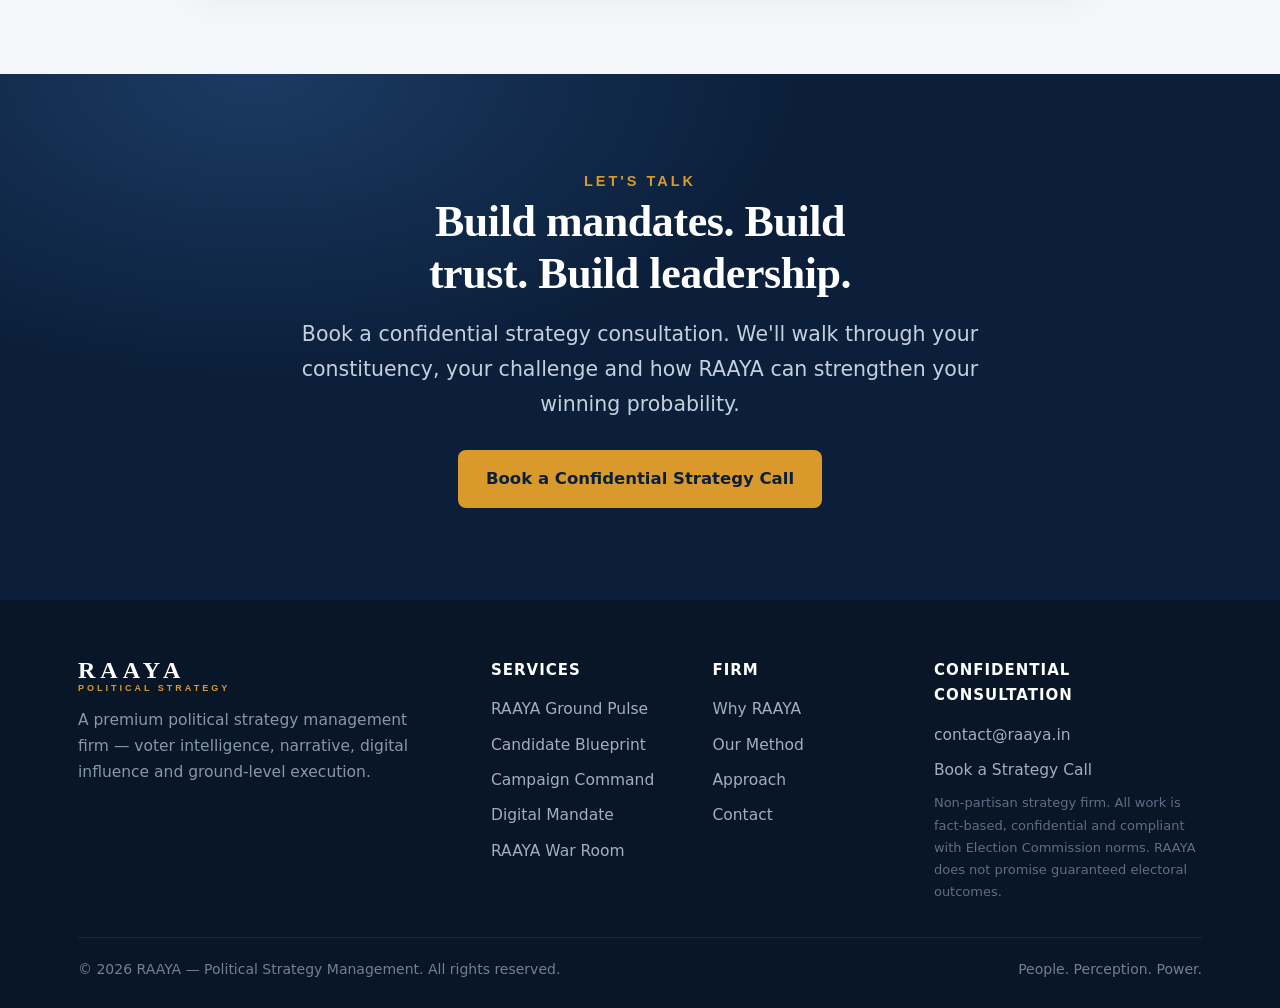
==== commit 08f4d9fe: "Add Console page and link in navigation" ====
--- a/index.html
+++ b/index.html
@@ -16,6 +16,7 @@
     <a class="link" href="services.html" data-i18n="nav_services">Services</a>
     <a class="link" href="approach.html" data-i18n="nav_approach">Approach</a>
     <a class="link" href="about.html" data-i18n="nav_about">About</a>
+    <a class="link" href="console.html">Console</a>
     <a class="link" href="contact.html" data-i18n="nav_contact">Contact</a>
     <div class="langsw"></div>
     <a class="btn btn-gold" href="contact.html" data-i18n="cta_book">Book a Strategy Call</a>
--- a/assets/style.css
+++ b/assets/style.css
@@ -4,82 +4,79 @@
 }
 *{box-sizing:border-box;margin:0;padding:0;}
 html{scroll-behavior:smooth;}
-body{font-family:'Segoe UI',system-ui,'Nirmala UI','Noto Sans','Noto Sans Devanagari','Noto Sans Kannada',Arial,sans-serif;color:var(--ink);background:var(--paper);line-height:1.65;overflow-x:hidden;}
-h1,h2,h3,h4{font-family:Georgia,'Noto Serif Devanagari','Noto Serif Kannada','Nirmala UI','Times New Roman',serif;line-height:1.18;font-weight:700;letter-spacing:-.01em;}
+body{font-family:'Segoe UI',system-ui,'Nirmala UI','Noto Sans','Noto Sans Devanagari','Noto Sans Kannada',Arial,sans-serif;color:var(--ink);background:var(--paper);line-height:1.7;overflow-x:hidden;font-size:17.5px;}
+h1,h2,h3,h4{font-family:Georgia,'Noto Serif Devanagari','Noto Serif Kannada','Nirmala UI','Times New Roman',serif;line-height:1.2;font-weight:700;letter-spacing:-.01em;}
 a{text-decoration:none;color:inherit;}
 img{max-width:100%;}
 .wrap{max-width:1180px;margin:0 auto;padding:0 28px;}
 .gold{color:var(--gold);}
-.btn{display:inline-block;padding:14px 26px;border-radius:8px;font-weight:700;font-size:15px;transition:.2s;cursor:pointer;border:none;text-align:center;}
+.btn{display:inline-block;padding:15px 28px;border-radius:8px;font-weight:700;font-size:16.5px;transition:.2s;cursor:pointer;border:none;text-align:center;}
 .btn-gold{background:var(--gold);color:var(--navy);}
 .btn-gold:hover{background:var(--gold2);transform:translateY(-2px);}
 .btn-ghost{background:transparent;color:#fff;border:1.5px solid rgba(255,255,255,.35);}
 .btn-ghost:hover{border-color:var(--gold);color:var(--gold);}
 .btn-navy{background:var(--navy);color:#fff;}
 .btn-navy:hover{background:var(--navy2);}
-.kicker{font-family:'Segoe UI',Arial,sans-serif;font-size:13px;font-weight:700;letter-spacing:3px;text-transform:uppercase;color:var(--gold);}
+.kicker{font-family:'Segoe UI',Arial,sans-serif;font-size:14.5px;font-weight:700;letter-spacing:3px;text-transform:uppercase;color:var(--gold);}
 section{padding:92px 0;}
 .reveal{opacity:0;transform:translateY(24px);transition:.7s cubic-bezier(.2,.7,.2,1);}
 .reveal.in{opacity:1;transform:none;}
 
 /* NAV */
 header{position:fixed;top:0;left:0;right:0;z-index:60;background:rgba(11,31,58,.9);backdrop-filter:blur(10px);border-bottom:1px solid rgba(255,255,255,.06);transition:.3s;}
-nav{display:flex;align-items:center;justify-content:space-between;height:72px;gap:16px;}
-.brand{font-family:Georgia,serif;font-size:23px;font-weight:700;color:#fff;letter-spacing:5px;line-height:1;}
-.brand small{display:block;font-family:'Segoe UI',Arial;font-size:8.5px;letter-spacing:3px;color:var(--gold);margin-top:2px;font-weight:700;}
+nav{display:flex;align-items:center;justify-content:space-between;height:74px;gap:16px;}
+.brand{font-family:Georgia,serif;font-size:24px;font-weight:700;color:#fff;letter-spacing:5px;line-height:1;}
+.brand small{display:block;font-family:'Segoe UI',Arial;font-size:9px;letter-spacing:3px;color:var(--gold);margin-top:2px;font-weight:700;}
 .navlinks{display:flex;gap:26px;align-items:center;}
-.navlinks a.link{color:#dbe3ee;font-size:14.5px;font-weight:500;transition:.2s;}
+.navlinks a.link{color:#dbe3ee;font-size:16px;font-weight:500;transition:.2s;}
 .navlinks a.link:hover,.navlinks a.link.active{color:var(--gold);}
-.navlinks .btn{padding:10px 18px;font-size:13.5px;}
+.navlinks .btn{padding:11px 20px;font-size:15px;}
 .langsw{display:flex;gap:2px;background:rgba(255,255,255,.08);border-radius:8px;padding:3px;}
-.langsw button{background:none;border:none;color:#c3cfdd;font-size:12.5px;font-weight:700;padding:6px 10px;border-radius:6px;cursor:pointer;font-family:inherit;transition:.2s;}
+.langsw button{background:none;border:none;color:#c3cfdd;font-size:14px;font-weight:700;padding:7px 12px;border-radius:6px;cursor:pointer;font-family:inherit;transition:.2s;}
 .langsw button.active{background:var(--gold);color:var(--navy);}
-.menu-btn{display:none;background:none;border:none;color:#fff;font-size:26px;cursor:pointer;}
-@media(max-width:960px){.navlinks{display:none;position:absolute;top:72px;left:0;right:0;background:var(--navy);flex-direction:column;padding:18px 28px;gap:16px;align-items:flex-start;border-bottom:1px solid rgba(255,255,255,.08);}.navlinks.open{display:flex;}.menu-btn{display:block;}}
+.menu-btn{display:none;background:none;border:none;color:#fff;font-size:28px;cursor:pointer;}
+@media(max-width:960px){.navlinks{display:none;position:absolute;top:74px;left:0;right:0;background:var(--navy);flex-direction:column;padding:18px 28px;gap:16px;align-items:flex-start;border-bottom:1px solid rgba(255,255,255,.08);}.navlinks.open{display:flex;}.menu-btn{display:block;}}
 
 /* HERO */
-.hero{position:relative;background:radial-gradient(1100px 600px at 78% -10%,#1b3a63 0,var(--navy) 55%);color:#fff;padding:168px 0 116px;overflow:hidden;}
+.hero{position:relative;background:radial-gradient(1100px 600px at 78% -10%,#1b3a63 0,var(--navy) 55%);color:#fff;padding:172px 0 118px;overflow:hidden;}
 .hero::after{content:"";position:absolute;right:-140px;top:-120px;width:520px;height:520px;border-radius:50%;background:radial-gradient(circle,rgba(217,154,43,.14),transparent 62%);}
-.hero h1{font-size:56px;max-width:16ch;margin:18px 0 22px;}
-.hero p{font-size:19px;color:var(--ice);max-width:62ch;margin-bottom:32px;}
+.hero h1{font-size:60px;max-width:16ch;margin:18px 0 22px;}
+.hero p{font-size:22px;color:var(--ice);max-width:62ch;margin-bottom:32px;}
 .hero .cta{display:flex;gap:16px;flex-wrap:wrap;}
-.chip{display:inline-block;padding:7px 16px;border:1px solid rgba(217,154,43,.4);border-radius:30px;font-size:12.5px;font-weight:700;letter-spacing:2px;color:var(--gold);}
-@media(max-width:700px){.hero h1{font-size:36px;}.hero{padding:132px 0 76px;}}
+.chip{display:inline-block;padding:8px 18px;border:1px solid rgba(217,154,43,.4);border-radius:30px;font-size:14px;font-weight:700;letter-spacing:2px;color:var(--gold);}
 
 /* PAGE HERO (inner) */
-.pagehero{background:radial-gradient(900px 480px at 85% -20%,#1b3a63,var(--navy) 60%);color:#fff;padding:150px 0 70px;}
-.pagehero h1{font-size:46px;margin:14px 0 12px;}
-.pagehero p{color:var(--ice);font-size:18px;max-width:64ch;}
-@media(max-width:700px){.pagehero h1{font-size:32px;}}
+.pagehero{background:radial-gradient(900px 480px at 85% -20%,#1b3a63,var(--navy) 60%);color:#fff;padding:150px 0 72px;}
+.pagehero h1{font-size:50px;margin:14px 0 12px;}
+.pagehero p{color:var(--ice);font-size:20.5px;max-width:64ch;}
 
 /* STATS */
 .stats{background:var(--navy2);color:#fff;}
 .stats .wrap{display:grid;grid-template-columns:repeat(4,1fr);gap:10px;}
-.stat{padding:36px 10px;text-align:center;border-right:1px solid rgba(255,255,255,.08);}
+.stat{padding:38px 10px;text-align:center;border-right:1px solid rgba(255,255,255,.08);}
 .stat:last-child{border-right:none;}
-.stat .n{font-family:Georgia,serif;font-size:38px;color:var(--gold);font-weight:700;}
-.stat .l{font-size:13.5px;color:var(--ice);margin-top:4px;}
+.stat .n{font-family:Georgia,serif;font-size:44px;color:var(--gold);font-weight:700;}
+.stat .l{font-size:15.5px;color:var(--ice);margin-top:4px;}
 @media(max-width:700px){.stats .wrap{grid-template-columns:1fr 1fr;}.stat{border-right:none;}}
 
-.shead{max-width:730px;margin-bottom:50px;}
-.shead h2{font-size:38px;color:var(--navy);margin:12px 0 14px;}
-.shead p{font-size:17px;color:var(--muted);}
+.shead{max-width:740px;margin-bottom:50px;}
+.shead h2{font-size:42px;color:var(--navy);margin:12px 0 14px;}
+.shead p{font-size:19.5px;color:var(--muted);}
 .center{margin-left:auto;margin-right:auto;text-align:center;}
-@media(max-width:700px){.shead h2{font-size:28px;}}
 
 .mist{background:var(--mist);}
 .pgrid{display:grid;grid-template-columns:1fr 1fr;gap:24px;}
-.pcard{background:#fff;border-radius:14px;padding:28px;box-shadow:0 8px 30px rgba(11,31,58,.06);}
-.pcard h3{font-size:20px;color:var(--navy);margin-bottom:8px;}
-.pcard p{color:var(--muted);font-size:15px;}
+.pcard{background:#fff;border-radius:14px;padding:30px;box-shadow:0 8px 30px rgba(11,31,58,.06);}
+.pcard h3{font-size:22px;color:var(--navy);margin-bottom:8px;}
+.pcard p{color:var(--muted);font-size:17px;}
 @media(max-width:700px){.pgrid{grid-template-columns:1fr;}}
 
 .sgrid{display:grid;grid-template-columns:repeat(3,1fr);gap:22px;}
-.scard{border:1px solid var(--line);border-radius:14px;padding:28px;transition:.25s;background:#fff;}
+.scard{border:1px solid var(--line);border-radius:14px;padding:30px;transition:.25s;background:#fff;}
 .scard:hover{transform:translateY(-6px);box-shadow:0 18px 40px rgba(11,31,58,.12);border-color:transparent;}
-.scard .ic{width:48px;height:48px;border-radius:12px;background:var(--navy);color:var(--gold);display:flex;align-items:center;justify-content:center;font-size:20px;margin-bottom:16px;font-family:Georgia,serif;font-weight:700;}
-.scard h3{font-size:19px;color:var(--navy);margin-bottom:8px;}
-.scard p{color:var(--muted);font-size:14.5px;}
+.scard .ic{width:50px;height:50px;border-radius:12px;background:var(--navy);color:var(--gold);display:flex;align-items:center;justify-content:center;font-size:22px;margin-bottom:16px;font-family:Georgia,serif;font-weight:700;}
+.scard h3{font-size:21px;color:var(--navy);margin-bottom:8px;}
+.scard p{color:var(--muted);font-size:16.5px;}
 @media(max-width:900px){.sgrid{grid-template-columns:1fr 1fr;}}
 @media(max-width:640px){.sgrid{grid-template-columns:1fr;}}
 
@@ -87,77 +84,89 @@
 .framework .shead h2{color:#fff;}
 .framework .shead p{color:var(--ice);}
 .fgrid{display:grid;grid-template-columns:repeat(5,1fr);gap:14px;}
-.fstep{background:var(--navy2);border-radius:14px;padding:26px 18px;text-align:center;transition:.25s;}
+.fstep{background:var(--navy2);border-radius:14px;padding:28px 20px;text-align:center;transition:.25s;}
 .fstep:hover{background:var(--navy3);transform:translateY(-5px);}
-.fstep .big{font-family:Georgia,serif;font-size:32px;color:var(--gold);font-weight:700;}
-.fstep h4{font-size:16px;margin:6px 0 8px;color:#fff;}
-.fstep p{font-size:13px;color:var(--ice);}
+.fstep .big{font-family:Georgia,serif;font-size:36px;color:var(--gold);font-weight:700;}
+.fstep h4{font-size:18.5px;margin:6px 0 8px;color:#fff;}
+.fstep p{font-size:15.5px;color:var(--ice);}
 @media(max-width:900px){.fgrid{grid-template-columns:1fr 1fr;}}
 @media(max-width:520px){.fgrid{grid-template-columns:1fr;}}
 
 .whygrid{display:grid;grid-template-columns:1.1fr 1fr;gap:42px;align-items:center;}
 .whylist{list-style:none;}
-.whylist li{padding:15px 0;border-bottom:1px solid var(--line);display:flex;gap:14px;}
-.whylist .tick{color:var(--gold);font-weight:800;font-size:18px;flex:none;}
+.whylist li{padding:16px 0;border-bottom:1px solid var(--line);display:flex;gap:14px;font-size:17px;}
+.whylist .tick{color:var(--gold);font-weight:800;font-size:19px;flex:none;}
 .whylist b{color:var(--navy);}
-.whyart{background:linear-gradient(160deg,var(--navy),var(--navy2));border-radius:18px;color:#fff;padding:38px;}
-.whyart h3{font-size:25px;margin-bottom:14px;}
-.whyart p{color:var(--ice);margin-bottom:18px;}
+.whyart{background:linear-gradient(160deg,var(--navy),var(--navy2));border-radius:18px;color:#fff;padding:40px;}
+.whyart h3{font-size:27px;margin-bottom:14px;}
+.whyart p{color:var(--ice);margin-bottom:18px;font-size:17px;}
 @media(max-width:820px){.whygrid{grid-template-columns:1fr;}}
 
-.confbox{background:#fff;border-radius:18px;padding:46px;text-align:center;box-shadow:0 10px 40px rgba(11,31,58,.07);max-width:900px;margin:0 auto;border-top:4px solid var(--gold);}
-.confbox .lock{font-size:32px;margin-bottom:8px;}
-.confbox h2{font-size:30px;color:var(--navy);margin-bottom:12px;}
-.confbox p{color:var(--muted);max-width:64ch;margin:0 auto;font-size:16px;}
+.confbox{background:#fff;border-radius:18px;padding:48px;text-align:center;box-shadow:0 10px 40px rgba(11,31,58,.07);max-width:900px;margin:0 auto;border-top:4px solid var(--gold);}
+.confbox .lock{font-size:34px;margin-bottom:8px;}
+.confbox h2{font-size:34px;color:var(--navy);margin-bottom:12px;}
+.confbox p{color:var(--muted);max-width:64ch;margin:0 auto;font-size:18.5px;}
 
 .cta-final{background:radial-gradient(900px 500px at 20% 0,#1b3a63,var(--navy) 60%);color:#fff;text-align:center;}
-.cta-final h2{font-size:42px;max-width:20ch;margin:0 auto 16px;}
-.cta-final p{color:var(--ice);font-size:18px;max-width:58ch;margin:0 auto 28px;}
-@media(max-width:700px){.cta-final h2{font-size:30px;}}
+.cta-final h2{font-size:44px;max-width:20ch;margin:0 auto 16px;}
+.cta-final p{color:var(--ice);font-size:20.5px;max-width:58ch;margin:0 auto 28px;}
 
 /* SERVICE DETAIL rows */
-.srow{display:grid;grid-template-columns:1fr 1fr;gap:34px;align-items:center;padding:40px 0;border-bottom:1px solid var(--line);}
+.srow{display:grid;grid-template-columns:1fr 1fr;gap:34px;align-items:center;padding:44px 0;border-bottom:1px solid var(--line);}
 .srow:nth-child(even) .stext{order:2;}
-.srow h3{font-size:26px;color:var(--navy);margin:8px 0 12px;}
-.srow p{color:var(--muted);margin-bottom:14px;}
+.srow h3{font-size:28px;color:var(--navy);margin:8px 0 12px;}
+.srow p{color:var(--muted);margin-bottom:14px;font-size:17.5px;}
 .srow ul{list-style:none;}
-.srow ul li{padding:7px 0;padding-left:26px;position:relative;color:var(--ink);font-size:15px;}
+.srow ul li{padding:8px 0;padding-left:28px;position:relative;color:var(--ink);font-size:17px;}
 .srow ul li::before{content:"✦";position:absolute;left:0;color:var(--gold);}
-.spanel{background:linear-gradient(160deg,var(--navy),var(--navy2));border-radius:16px;color:#fff;min-height:220px;display:flex;align-items:center;justify-content:center;padding:30px;text-align:center;}
-.spanel .code{font-family:Georgia,serif;font-size:54px;color:var(--gold);font-weight:700;letter-spacing:3px;}
+.spanel{background:linear-gradient(160deg,var(--navy),var(--navy2));border-radius:16px;color:#fff;min-height:230px;display:flex;align-items:center;justify-content:center;padding:30px;text-align:center;}
+.spanel .code{font-family:Georgia,serif;font-size:56px;color:var(--gold);font-weight:700;letter-spacing:3px;}
 @media(max-width:760px){.srow{grid-template-columns:1fr;gap:18px;}.srow:nth-child(even) .stext{order:0;}}
 
 /* TIMELINE (approach) */
 .tl{max-width:820px;margin:0 auto;position:relative;}
-.tl::before{content:"";position:absolute;left:22px;top:6px;bottom:6px;width:2px;background:var(--line);}
-.tlitem{position:relative;padding:0 0 30px 66px;}
-.tlitem .dot{position:absolute;left:10px;top:0;width:26px;height:26px;border-radius:50%;background:var(--navy);color:var(--gold);display:flex;align-items:center;justify-content:center;font-weight:700;font-family:Georgia,serif;font-size:15px;}
-.tlitem h3{font-size:20px;color:var(--navy);margin-bottom:6px;}
-.tlitem p{color:var(--muted);font-size:15px;}
+.tl::before{content:"";position:absolute;left:24px;top:6px;bottom:6px;width:2px;background:var(--line);}
+.tlitem{position:relative;padding:0 0 32px 70px;}
+.tlitem .dot{position:absolute;left:10px;top:0;width:30px;height:30px;border-radius:50%;background:var(--navy);color:var(--gold);display:flex;align-items:center;justify-content:center;font-weight:700;font-family:Georgia,serif;font-size:16px;}
+.tlitem h3{font-size:22px;color:var(--navy);margin-bottom:6px;}
+.tlitem p{color:var(--muted);font-size:17px;}
 
 /* FORM */
 .formwrap{display:grid;grid-template-columns:1.1fr .9fr;gap:40px;align-items:start;}
-.form{background:#fff;border:1px solid var(--line);border-radius:16px;padding:32px;box-shadow:0 10px 34px rgba(11,31,58,.06);}
-.form label{display:block;font-size:13px;font-weight:700;color:var(--navy);margin:14px 0 6px;letter-spacing:.3px;}
-.form input,.form select,.form textarea{width:100%;padding:12px 14px;border:1px solid var(--line);border-radius:9px;font-family:inherit;font-size:15px;background:var(--mist);}
+.form{background:#fff;border:1px solid var(--line);border-radius:16px;padding:34px;box-shadow:0 10px 34px rgba(11,31,58,.06);}
+.form label{display:block;font-size:15px;font-weight:700;color:var(--navy);margin:14px 0 6px;letter-spacing:.3px;}
+.form input,.form select,.form textarea{width:100%;padding:13px 15px;border:1px solid var(--line);border-radius:9px;font-family:inherit;font-size:16.5px;background:var(--mist);}
 .form input:focus,.form select:focus,.form textarea:focus{outline:none;border-color:var(--gold);background:#fff;}
-.form textarea{min-height:110px;resize:vertical;}
+.form textarea{min-height:120px;resize:vertical;}
 .form .btn{width:100%;margin-top:20px;}
-.contactcard{background:linear-gradient(160deg,var(--navy),var(--navy2));border-radius:16px;color:#fff;padding:34px;}
-.contactcard h3{font-size:24px;margin-bottom:14px;}
-.contactcard p{color:var(--ice);margin-bottom:16px;font-size:15px;}
-.contactcard .row{display:flex;gap:10px;align-items:center;padding:10px 0;border-bottom:1px solid rgba(255,255,255,.1);font-size:15px;}
+.contactcard{background:linear-gradient(160deg,var(--navy),var(--navy2));border-radius:16px;color:#fff;padding:36px;}
+.contactcard h3{font-size:26px;margin-bottom:14px;}
+.contactcard p{color:var(--ice);margin-bottom:16px;font-size:16.5px;}
+.contactcard .row{display:flex;gap:10px;align-items:center;padding:11px 0;border-bottom:1px solid rgba(255,255,255,.1);font-size:16.5px;}
 @media(max-width:820px){.formwrap{grid-template-columns:1fr;}}
 
 /* FOOTER */
-footer{background:#081627;color:#9fb0c4;padding:56px 0 26px;}
+footer{background:#081627;color:#9fb0c4;padding:58px 0 26px;}
 .fgridcol{display:grid;grid-template-columns:2fr 1fr 1fr 1.4fr;gap:30px;margin-bottom:34px;}
 footer .brand{margin-bottom:14px;color:#fff;}
-footer p{font-size:14px;color:#8598ad;max-width:34ch;}
-footer h5{color:#fff;font-size:14px;letter-spacing:1px;margin-bottom:13px;text-transform:uppercase;}
+footer p{font-size:15.5px;color:#8598ad;max-width:34ch;}
+footer h5{color:#fff;font-size:15px;letter-spacing:1px;margin-bottom:13px;text-transform:uppercase;}
 footer ul{list-style:none;}
-footer ul li{margin-bottom:9px;font-size:14px;}
+footer ul li{margin-bottom:9px;font-size:15.5px;}
 footer ul li a:hover{color:var(--gold);}
-.fbar{border-top:1px solid rgba(255,255,255,.08);padding-top:20px;display:flex;justify-content:space-between;flex-wrap:wrap;gap:10px;font-size:12.5px;color:#6f819a;}
-.disc{font-size:11.5px;color:#5d6f88;margin-top:8px;max-width:70ch;}
+.fbar{border-top:1px solid rgba(255,255,255,.08);padding-top:20px;display:flex;justify-content:space-between;flex-wrap:wrap;gap:10px;font-size:14px;color:#6f819a;}
+.disc{font-size:13px;color:#5d6f88;margin-top:8px;max-width:70ch;}
 @media(max-width:820px){.fgridcol{grid-template-columns:1fr 1fr;}}
+
+/* keep large headings in check on small screens */
+@media(max-width:760px){
+  body{font-size:17px;}
+  .hero{padding:134px 0 78px;}
+  .hero h1{font-size:40px;}
+  .hero p{font-size:19px;}
+  .pagehero h1{font-size:34px;}
+  .shead h2{font-size:31px;}
+  .cta-final h2{font-size:33px;}
+  .confbox h2{font-size:28px;}
+  .srow h3{font-size:24px;}
+}
